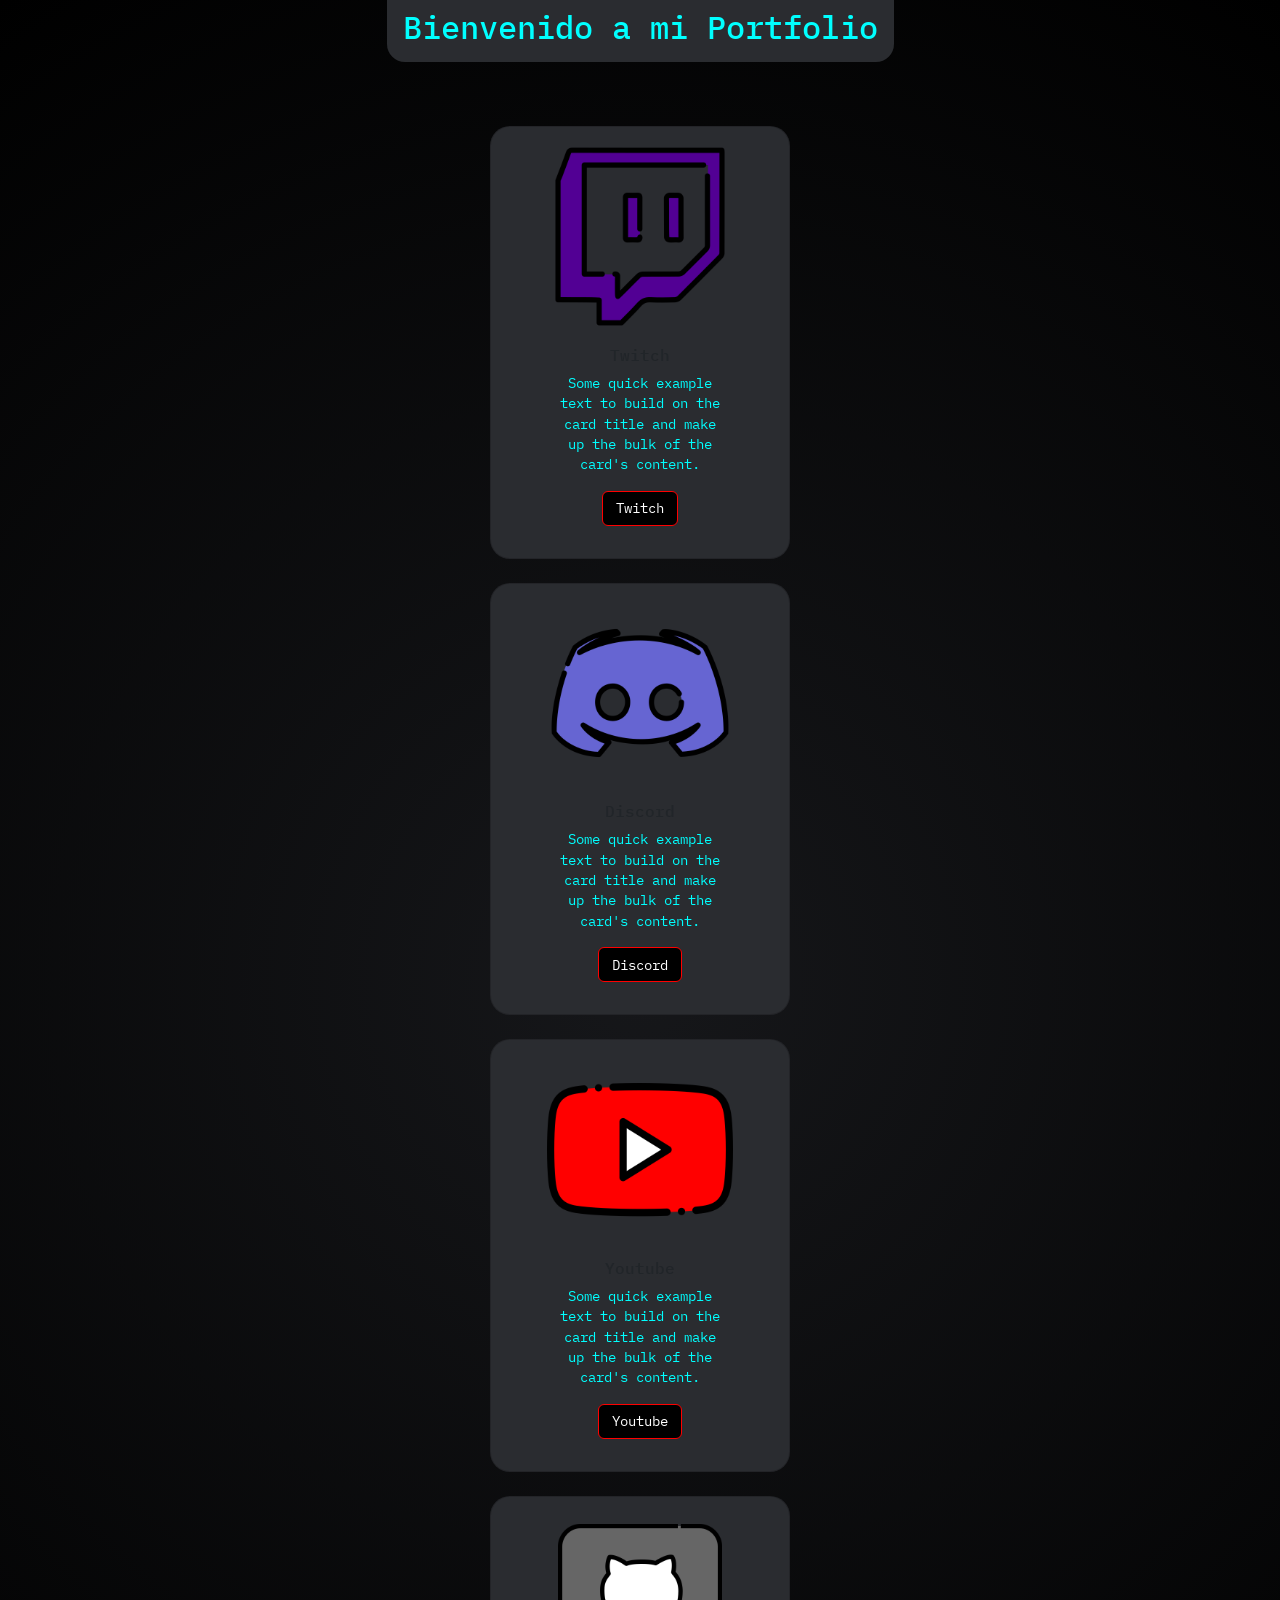
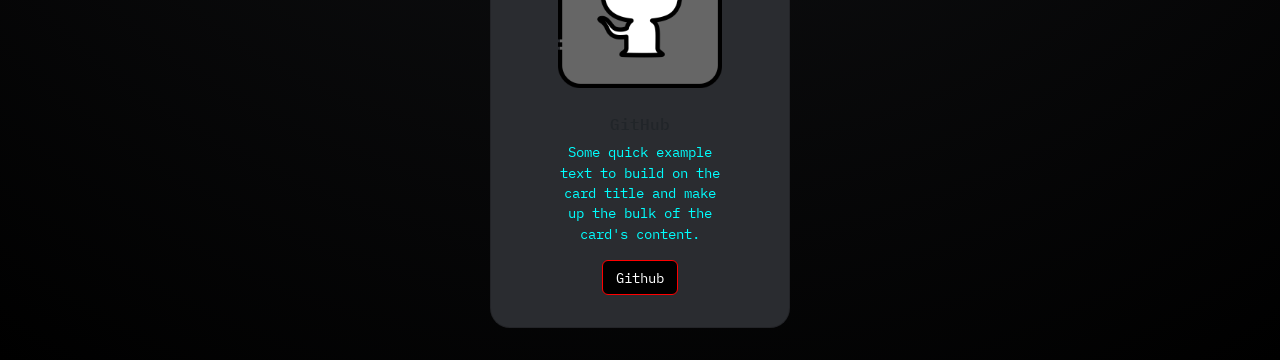
==== index.html @ cc23c995 "d" ====
<!DOCTYPE html>
<html lang="es">
<head>
  <meta charset="UTF-8">
  <meta name="viewport" content="width=device-width, initial-scale=1.0">
  <title>Bienvenido</title>
  <link href="https://cdn.jsdelivr.net/npm/bootstrap@5.3.3/dist/css/bootstrap.min.css" rel="stylesheet">
  <link href="https://fonts.googleapis.com/css2?family=IBM+Plex+Mono&display=swap" rel="stylesheet">
  <link rel="stylesheet" href="estilos.css">
</head>
<body>

  <div class="titulo">
    <h2>Bienvenido a mi Portfolio</h2>
  </div>

  <div class="contenedor">

      <!--Tarjeta Twitch-->
      <div class="card">
        <div class="card-content">
          <img class="card-img-top" src="Recursos/twitch.png">
          <div class="card-body">
            <h5 class="card-title">Twitch</h5>
            <p class="card-text">Some quick example text to build on the card title and make up the bulk of the card's content.</p>
            <a href="#" class="btn btn-primary">Twitch</a>
          </div>
        </div>
      </div>

        <!--Tarjeta Discord-->
      <div class="card">
        <div class="card-content">
          <img class="card-img-top" src="Recursos/discord.png" alt="Card image cap">
          <div class="card-body">
            <h5 class="card-title">Discord</h5>
            <p class="card-text">Some quick example text to build on the card title and make up the bulk of the card's content.</p>
            <a href="https://www.youtube.com/" class="btn btn-primary">Discord</a>
          </div>
        </div>
      </div>

      <!--Tarjeta Youtube-->
      <div class="card">
        <div class="card-content">
          <img class="card-img-top" src="Recursos/youtube.png" alt="Card image cap">
          <div class="card-body">
            <h5 class="card-title">Youtube</h5>
            <p class="card-text">Some quick example text to build on the card title and make up the bulk of the card's content.</p>
            <a href="https://www.youtube.com/" class="btn btn-primary">Youtube</a>
          </div>
        </div>
      </div>

      <!--Tarjeta Github-->
      <div class="card">
        <div class="card-content">
          <img class="card-img-top" src="Recursos/github.png">
          <div class="card-body">
            <h5 class="card-title">GitHub</h5>
            <p class="card-text">Some quick example text to build on the card title and make up the bulk of the card's content.</p>
            <a href="https://github.com/0talora?tab=repositories" class="btn btn-primary">Github</a>
          </div>
        </div>
      </div>

  </div>

</body>
</html>
---- estilos.css ----
:root {
  --bg-color: #2a2c30;
}

* {
  font-family: inherit;
  margin: 0;
  padding: 0;
  box-sizing: border-box;
}

img {
  max-width: 100%;
  height: auto;
}

body {
  font-family: 'IBM Plex Mono', sans-serif;
  background: radial-gradient(circle, #16171a, #000000);
  display: flex;
  flex-direction: column;
  align-items: center;
  gap: 2rem;
  min-height: 100vh;
}

.titulo {
  padding: 0.5rem 1rem;
  color: aqua;
  background-color: var(--bg-color);
  position: sticky;
  top: 0;
  border-radius: 0 0 18px 18px;
  z-index: 1000;
  font-size: 2rem;
}

.contenedor {
  margin: auto;
  margin-inline: 300px;
  align-self: stretch;
  display: grid;
  justify-content: center;
  grid-template-columns: repeat(auto-fit, minmax(250px, 1fr));
  gap: 2rem;
  justify-self: stretch;
}

.card {
  cursor: pointer;
  background-color: var(--bg-color);
  padding: 1rem;
  display: grid;
  text-align: center;
  border-radius: 20px;
  transition: transform 0.3s cubic-bezier(0.25, 0.1, 0.24, 1.18),box-shadow 0.3s ease;
}

.card:hover {
  scale: 1.05;
  box-shadow: 0 5px 15px rgba(167, 167, 167, 0.5);
}

.card-body {
  display: grid;
  justify-items: center;
}

.card .card-content h2 {
  color: aqua;
}

.card .card-content p {
  color: aqua;
  max-width: 20ch;
}

.btn-primary {
  border-color: red;
  background-color: #000000;
  transition: transform 0.3s cubic-bezier(0.25, 0.1, 0.24, 1.18);
}

.btn-primary:hover {
  color: rgb(0, 0, 0);
  border-color: rgb(255, 255, 255);
  background-color: #ff0000;
  transform: scale(1.1);
}

.btn-primary:active {
  background-color: #000000 !important;
  border-color: red !important;
  transform: scale(1.1);
  box-shadow: none !important;
}

@media (max-width: 1320px) {
  .contenedor {
    display: flex;
    flex-direction: column;
    align-items: center;
    gap: 1.5rem;
    margin: 2rem auto;
    padding: 0 1rem;
  }

  .card {
    width: 100%;
    max-width: 300px;
  }

  .titulo {
    text-align: center;
    
  }

  .card-img-top {
    width: 70%;
  }

  .card-title {
    font-size: 1rem;
  }

  .card-text {
    font-size: 0.85rem;
  }

  .btn-primary {
    font-size: 0.85rem;
    padding: 0.4rem 0.8rem;
  }
}
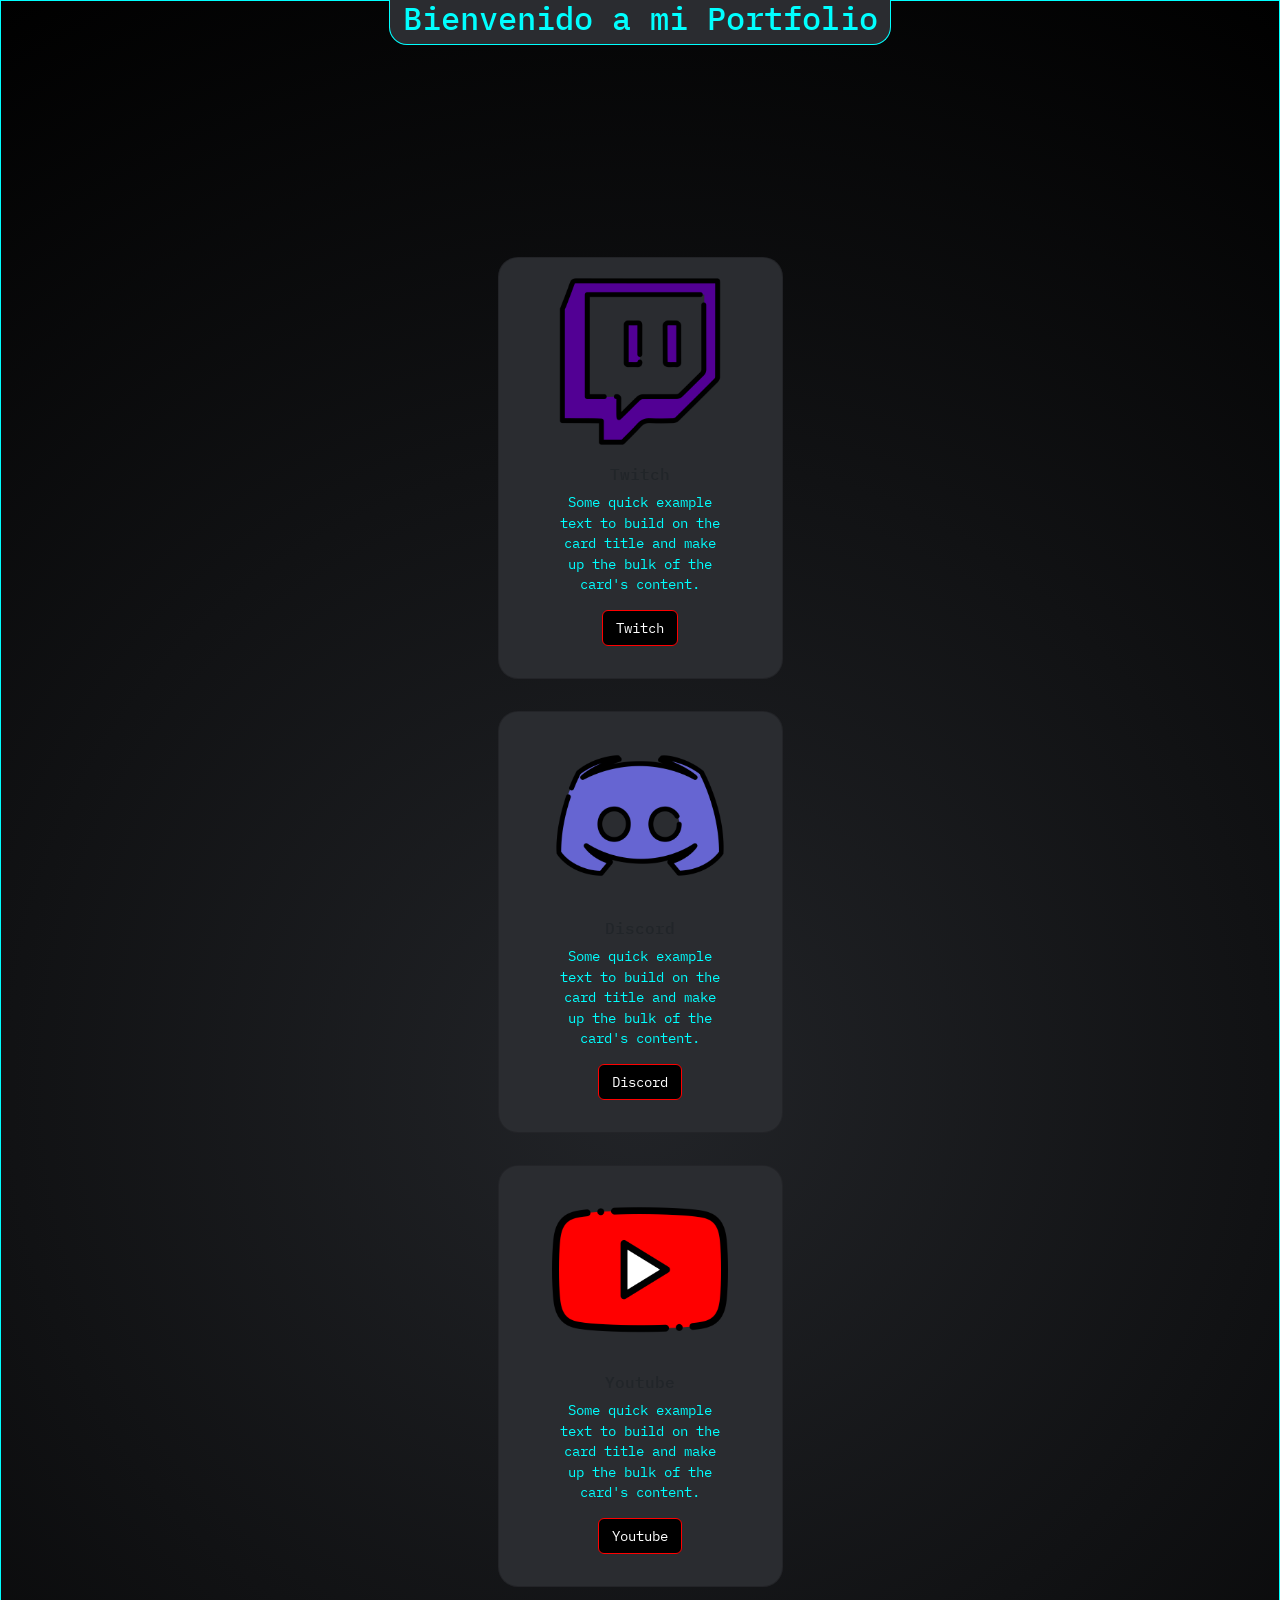
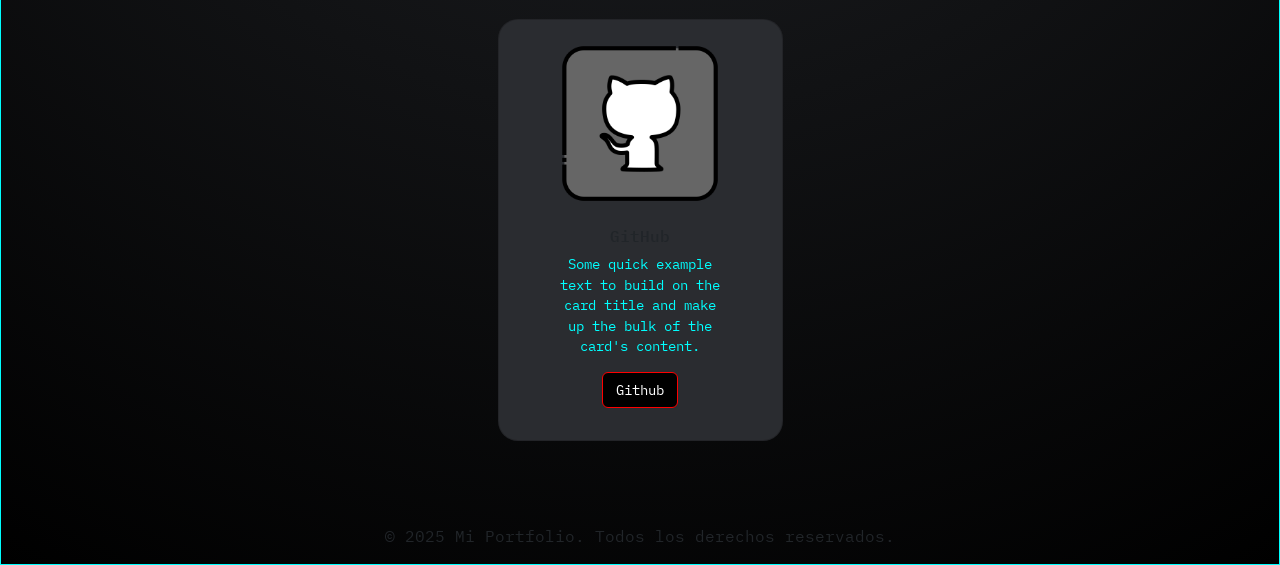
==== commit 6a34207e: "j" ====
--- a/index.html
+++ b/index.html
@@ -66,5 +66,11 @@
 
   </div>
 
+
+
+  <footer class="footer">
+    <p>&copy; 2025 Mi Portfolio. Todos los derechos reservados.</p>
+  </footer>
+
 </body>
 </html>
--- a/estilos.css
+++ b/estilos.css
@@ -1,6 +1,3 @@
-:root {
-  --bg-color: #2a2c30;
-}
 
 * {
   font-family: inherit;
@@ -16,39 +13,49 @@
 
 body {
   font-family: 'IBM Plex Mono', sans-serif;
-  background: radial-gradient(circle, #16171a, #000000);
+  background: radial-gradient(circle, #222428, #000000);
   display: flex;
   flex-direction: column;
   align-items: center;
   gap: 2rem;
   min-height: 100vh;
+  border: 1px solid aqua;
 }
 
 .titulo {
-  padding: 0.5rem 1rem;
+  display: flex;
+  justify-content: center;
+  align-items: center;
+  height: 45px;
+  text-align: center;
   color: aqua;
-  background-color: var(--bg-color);
+  background-color: #2a2c30;
   position: sticky;
+  position: fixed;
   top: 0;
+  width: fit-content;
+  padding: 1%;
   border-radius: 0 0 18px 18px;
   z-index: 1000;
-  font-size: 2rem;
+  border:1px solid aqua;
+  border-top: none;
+  
 }
 
 .contenedor {
-  margin: auto;
+  margin-top: 200px; /* Distancia de 30px desde la parte superior */
   margin-inline: 300px;
   align-self: stretch;
   display: grid;
   justify-content: center;
-  grid-template-columns: repeat(auto-fit, minmax(250px, 1fr));
+  grid-template-columns: repeat(auto-fit, minmax(220px, 1fr));
   gap: 2rem;
   justify-self: stretch;
 }
 
 .card {
   cursor: pointer;
-  background-color: var(--bg-color);
+  background-color: #2a2c30;
   padding: 1rem;
   display: grid;
   text-align: center;
@@ -100,19 +107,14 @@
     display: flex;
     flex-direction: column;
     align-items: center;
-    gap: 1.5rem;
-    margin: 2rem auto;
-    padding: 0 1rem;
+    margin: 0 auto;
+    margin-top: 20%;
+    margin-bottom: 4%;
   }
 
   .card {
-    width: 100%;
+    width: 95%;
     max-width: 300px;
-  }
-
-  .titulo {
-    text-align: center;
-    
   }
 
   .card-img-top {
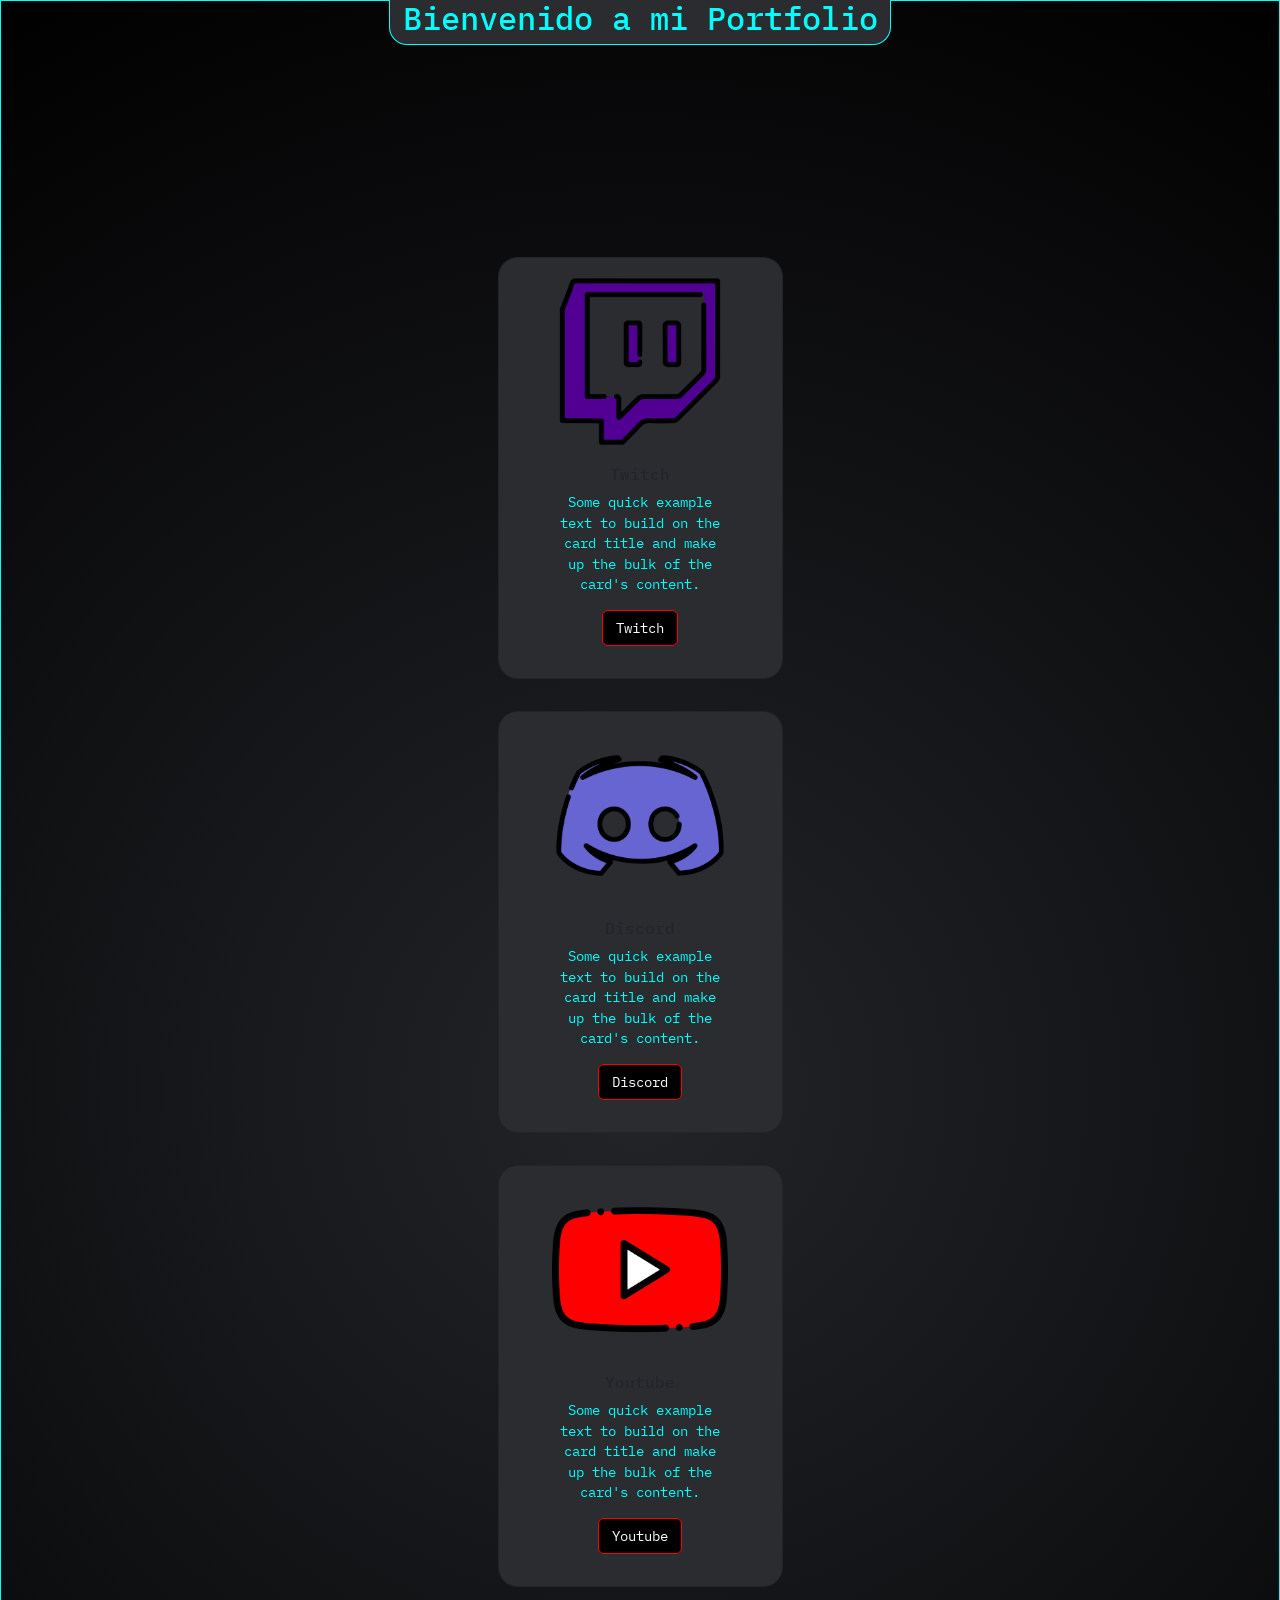
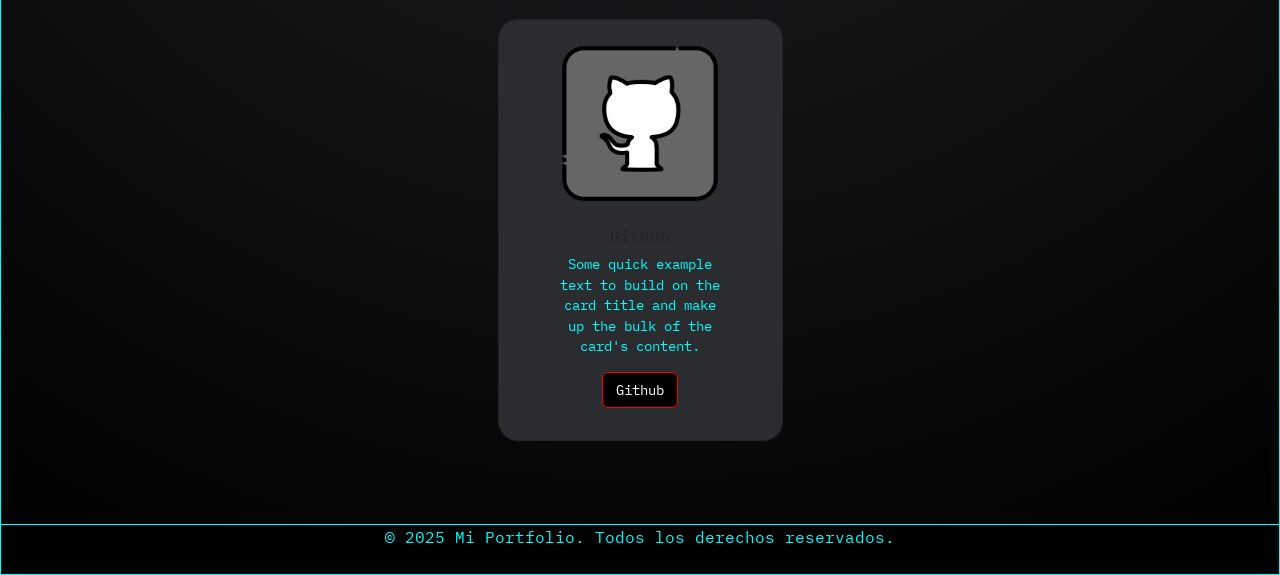
==== commit 5136eed9: "6" ====
--- a/index.html
+++ b/index.html
@@ -66,11 +66,11 @@
 
   </div>
 
-
-
-  <footer class="footer">
-    <p>&copy; 2025 Mi Portfolio. Todos los derechos reservados.</p>
-  </footer>
+  <div class="pie">
+    <footer class="footer">
+      <p class="derechos">&copy; 2025 Mi Portfolio. Todos los derechos reservados.</p>
+    </footer>
+  </div>
 
 </body>
 </html>
--- a/estilos.css
+++ b/estilos.css
@@ -39,7 +39,6 @@
   z-index: 1000;
   border:1px solid aqua;
   border-top: none;
-  
 }
 
 .contenedor {
@@ -102,6 +101,21 @@
   box-shadow: none !important;
 }
 
+.footer{
+
+  color: aqua;
+  text-align: center;
+  border-top: 1px solid aqua;
+}
+.pie{
+  width: 100%;
+  margin-top: auto;
+  background-color: #000000;
+    height: 50px;
+}
+.pie .footer .derechos{
+  
+}
 @media (max-width: 1320px) {
   .contenedor {
     display: flex;
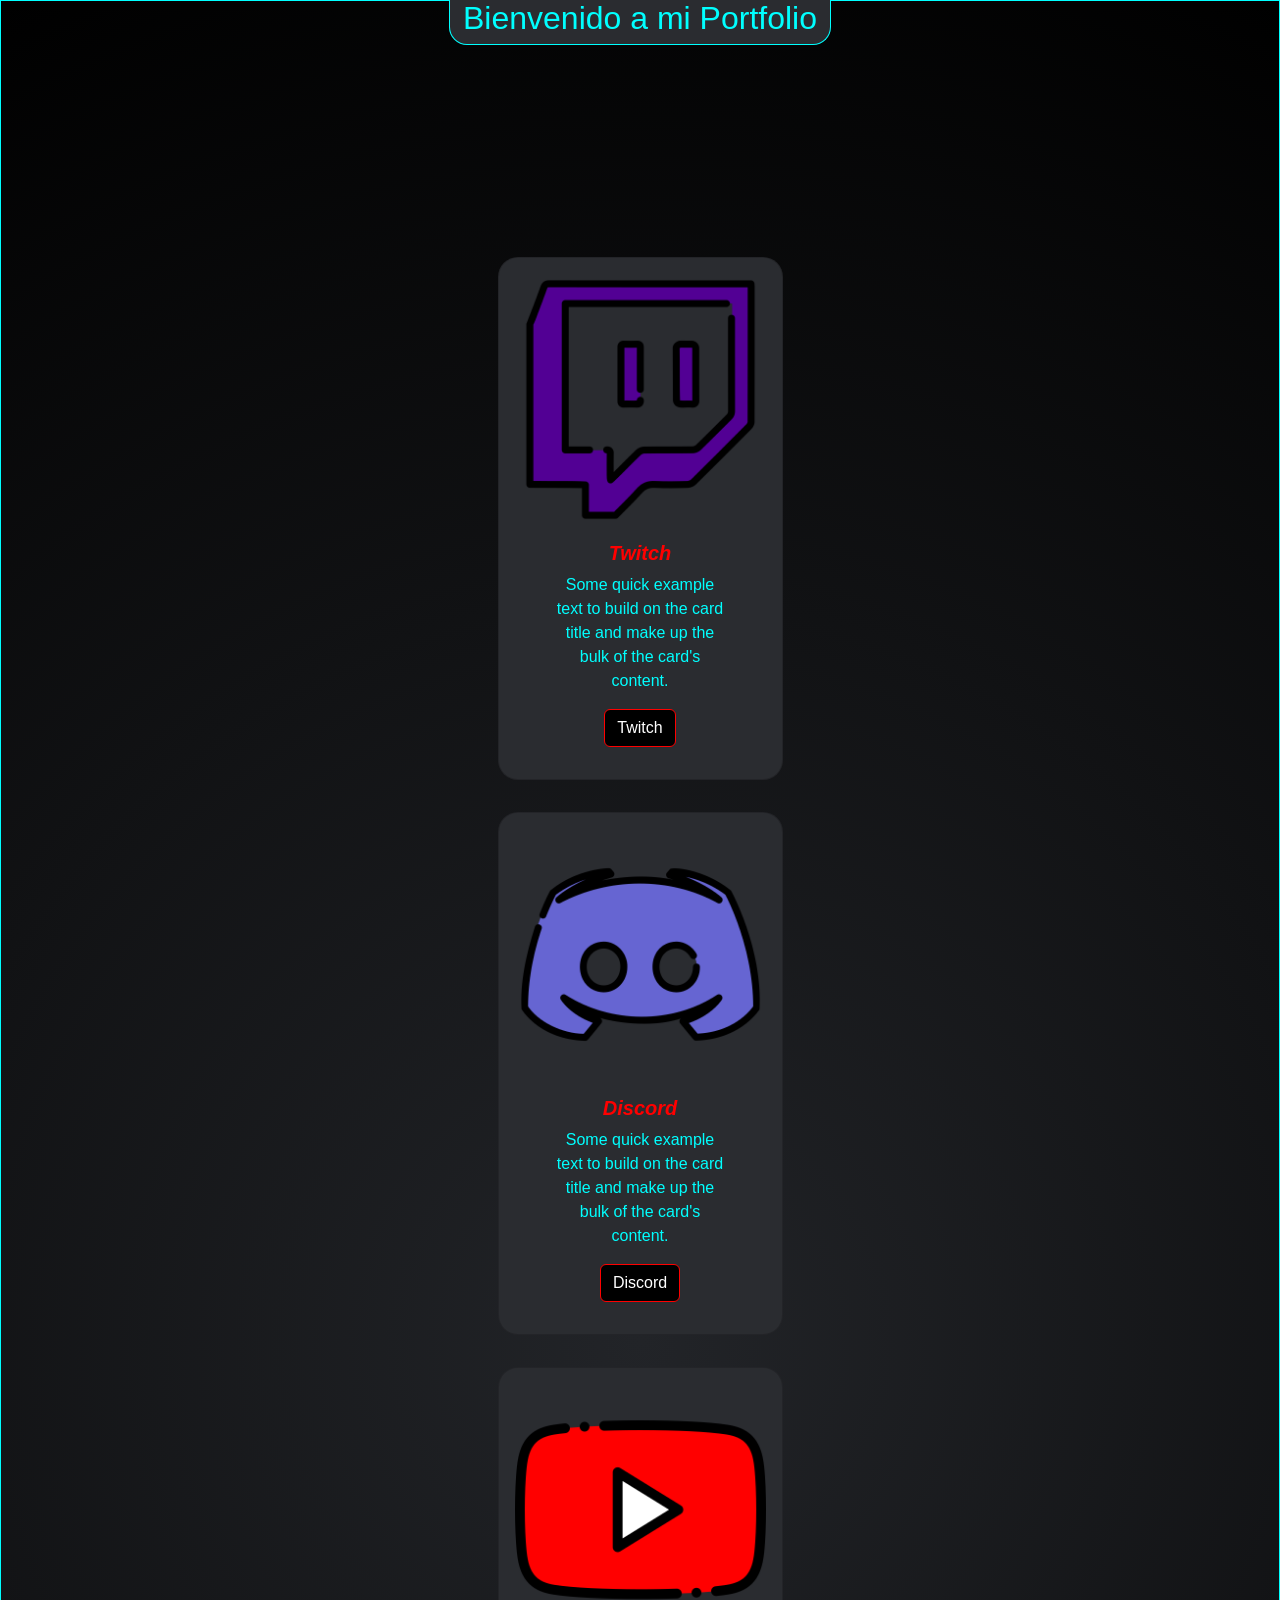
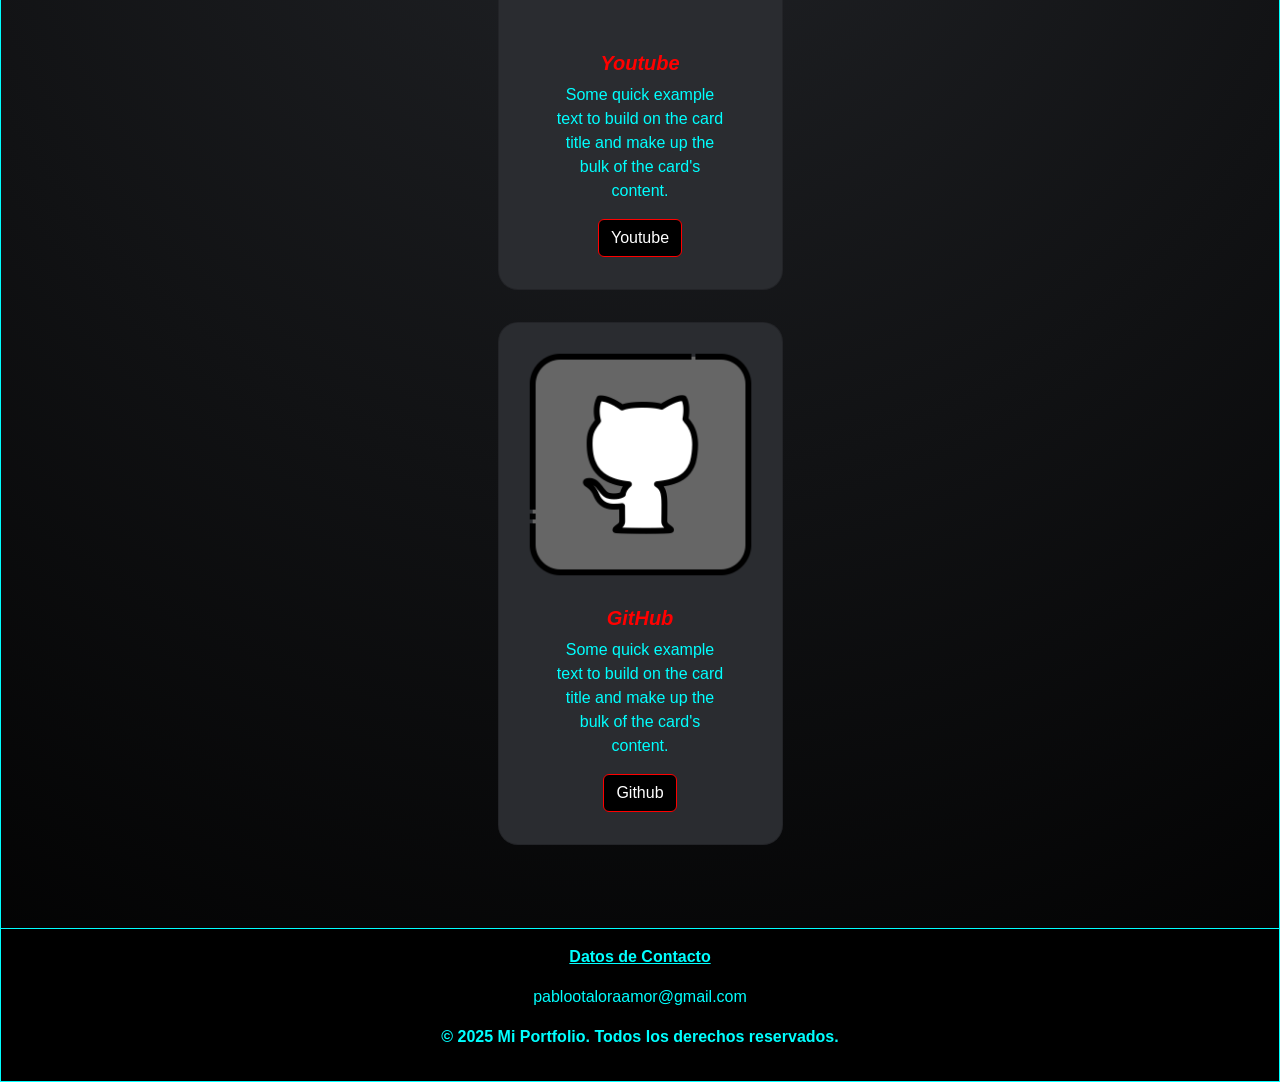
==== commit 91bf9ccd: "c" ====
--- a/index.html
+++ b/index.html
@@ -3,15 +3,22 @@
 <head>
   <meta charset="UTF-8">
   <meta name="viewport" content="width=device-width, initial-scale=1.0">
-  <title>Bienvenido</title>
+  <title>Pablo Otalora</title>
   <link href="https://cdn.jsdelivr.net/npm/bootstrap@5.3.3/dist/css/bootstrap.min.css" rel="stylesheet">
-  <link href="https://fonts.googleapis.com/css2?family=IBM+Plex+Mono&display=swap" rel="stylesheet">
+  <link href="https://fonts.googleapis.com/css2?family=IBM+Plex+Sans:ital,wght@0,100..700;1,100..700&display=swap" rel="stylesheet">
   <link rel="stylesheet" href="estilos.css">
+
+<script>
+  function scrollToTop() {
+    window.scrollTo({ top: 0, behavior: 'smooth' });
+  }
+</script>
+
 </head>
 <body>
 
   <div class="titulo">
-    <h2>Bienvenido a mi Portfolio</h2>
+    <h2><a href="" onclick="scrollToTop(); return false;">Bienvenido a mi Portfolio</a></h2>
   </div>
 
   <div class="contenedor">
@@ -23,7 +30,7 @@
           <div class="card-body">
             <h5 class="card-title">Twitch</h5>
             <p class="card-text">Some quick example text to build on the card title and make up the bulk of the card's content.</p>
-            <a href="#" class="btn btn-primary">Twitch</a>
+            <a target="_blank" href="#" class="btn btn-primary">Twitch</a>
           </div>
         </div>
       </div>
@@ -35,7 +42,7 @@
           <div class="card-body">
             <h5 class="card-title">Discord</h5>
             <p class="card-text">Some quick example text to build on the card title and make up the bulk of the card's content.</p>
-            <a href="https://www.youtube.com/" class="btn btn-primary">Discord</a>
+            <a target="_blank" href="#" class="btn btn-primary">Discord</a>
           </div>
         </div>
       </div>
@@ -47,7 +54,7 @@
           <div class="card-body">
             <h5 class="card-title">Youtube</h5>
             <p class="card-text">Some quick example text to build on the card title and make up the bulk of the card's content.</p>
-            <a href="https://www.youtube.com/" class="btn btn-primary">Youtube</a>
+            <a target="_blank" href="https://www.youtube.com/" class="btn btn-primary">Youtube</a>
           </div>
         </div>
       </div>
@@ -59,7 +66,7 @@
           <div class="card-body">
             <h5 class="card-title">GitHub</h5>
             <p class="card-text">Some quick example text to build on the card title and make up the bulk of the card's content.</p>
-            <a href="https://github.com/0talora?tab=repositories" class="btn btn-primary">Github</a>
+            <a target="_blank" href="https://github.com/0talora?tab=repositories" class="btn btn-primary">Github</a>
           </div>
         </div>
       </div>
@@ -68,6 +75,10 @@
 
   <div class="pie">
     <footer class="footer">
+      <div class="contacto">
+        <p class="datosContacto"><u>Datos de Contacto</u></p>
+        <p class="correo">pablootaloraamor@gmail.com</p>
+      </div>
       <p class="derechos">&copy; 2025 Mi Portfolio. Todos los derechos reservados.</p>
     </footer>
   </div>
--- a/estilos.css
+++ b/estilos.css
@@ -10,6 +10,9 @@
   max-width: 100%;
   height: auto;
 }
+html{
+  border: 1px solid aqua;
+}
 
 body {
   font-family: 'IBM Plex Mono', sans-serif;
@@ -19,8 +22,8 @@
   align-items: center;
   gap: 2rem;
   min-height: 100vh;
-  border: 1px solid aqua;
 }
+
 
 .titulo {
   display: flex;
@@ -40,9 +43,13 @@
   border:1px solid aqua;
   border-top: none;
 }
+.titulo a{
+  text-decoration: none;
+  color: aqua;
+}
 
 .contenedor {
-  margin-top: 200px; /* Distancia de 30px desde la parte superior */
+  margin-top: 200px;
   margin-inline: 300px;
   align-self: stretch;
   display: grid;
@@ -81,6 +88,12 @@
   max-width: 20ch;
 }
 
+.card .card-title{
+  color: rgb(255, 0, 0);
+  font-weight: bold;
+  font-style: oblique;
+}
+
 .btn-primary {
   border-color: red;
   background-color: #000000;
@@ -105,17 +118,22 @@
 
   color: aqua;
   text-align: center;
-  border-top: 1px solid aqua;
 }
 .pie{
   width: 100%;
   margin-top: auto;
   background-color: #000000;
-    height: 50px;
+  padding: 1rem;
+  border-top: 1px solid aqua;
 }
 .pie .footer .derechos{
-  
+  font-weight: 700;
 }
+.pie .footer .contacto .datosContacto{
+  font-weight: 600;
+  font-style: normal;
+}
+
 @media (max-width: 1320px) {
   .contenedor {
     display: flex;
@@ -130,21 +148,4 @@
     width: 95%;
     max-width: 300px;
   }
-
-  .card-img-top {
-    width: 70%;
-  }
-
-  .card-title {
-    font-size: 1rem;
-  }
-
-  .card-text {
-    font-size: 0.85rem;
-  }
-
-  .btn-primary {
-    font-size: 0.85rem;
-    padding: 0.4rem 0.8rem;
-  }
 }
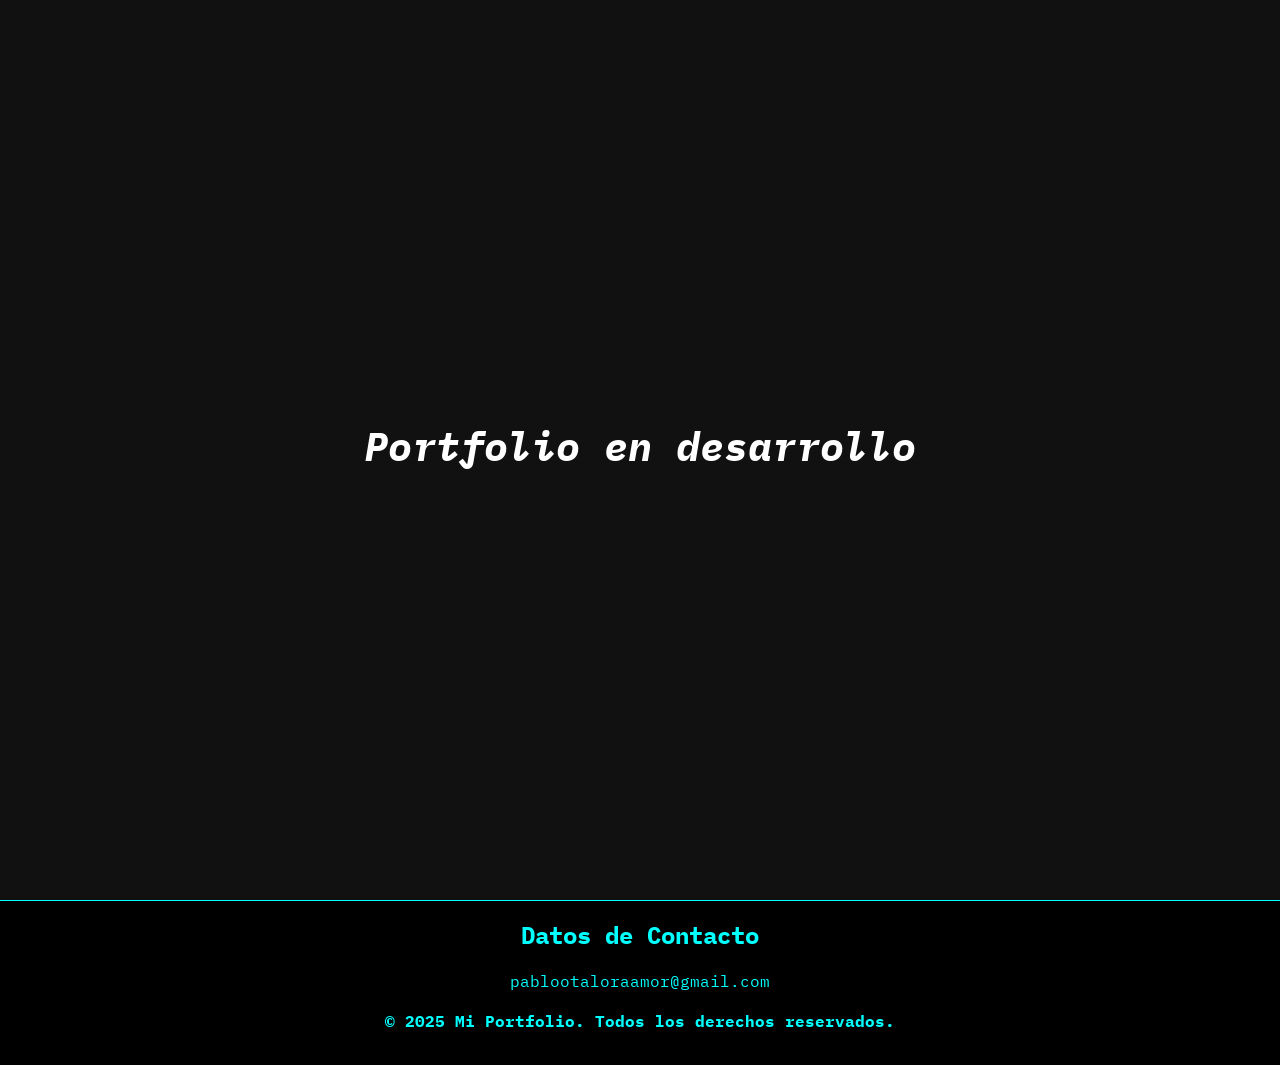
==== commit 5b3d5653: "Pagina en desarrollo" ====
--- a/index.html
+++ b/index.html
@@ -1,85 +1,47 @@
 <!DOCTYPE html>
-<html lang="es">
+<html lang="en">
 <head>
   <meta charset="UTF-8">
   <meta name="viewport" content="width=device-width, initial-scale=1.0">
-  <title>Pablo Otalora</title>
+  <title>Document</title>
   <link href="https://cdn.jsdelivr.net/npm/bootstrap@5.3.3/dist/css/bootstrap.min.css" rel="stylesheet">
-  <link href="https://fonts.googleapis.com/css2?family=IBM+Plex+Sans:ital,wght@0,100..700;1,100..700&display=swap" rel="stylesheet">
+  <link href="https://fonts.googleapis.com/css2?family=IBM+Plex+Mono:ital,wght@0,100;0,700;1,100;1,700&display=swap" rel="stylesheet">
   <link rel="stylesheet" href="estilos.css">
 
-<script>
-  function scrollToTop() {
-    window.scrollTo({ top: 0, behavior: 'smooth' });
+  <script>
+    function copy(elemento){
+    const texto = document.getElementById("correo").textContent;
+    navigator.clipboard.writeText(texto).then(() => {
+      const aviso = document.getElementById("copiado");
+      aviso.style.display = "inline";
+      setTimeout(() => {
+        aviso.style.display = "none";
+      }, 1000);
+    });
   }
-</script>
+  </script>
 
 </head>
 <body>
-
-  <div class="titulo">
-    <h2><a href="" onclick="scrollToTop(); return false;">Bienvenido a mi Portfolio</a></h2>
-  </div>
-
-  <div class="contenedor">
-
-      <!--Tarjeta Twitch-->
-      <div class="card">
-        <div class="card-content">
-          <img class="card-img-top" src="Recursos/twitch.png">
-          <div class="card-body">
-            <h5 class="card-title">Twitch</h5>
-            <p class="card-text">Some quick example text to build on the card title and make up the bulk of the card's content.</p>
-            <a target="_blank" href="#" class="btn btn-primary">Twitch</a>
-          </div>
-        </div>
-      </div>
-
-        <!--Tarjeta Discord-->
-      <div class="card">
-        <div class="card-content">
-          <img class="card-img-top" src="Recursos/discord.png" alt="Card image cap">
-          <div class="card-body">
-            <h5 class="card-title">Discord</h5>
-            <p class="card-text">Some quick example text to build on the card title and make up the bulk of the card's content.</p>
-            <a target="_blank" href="#" class="btn btn-primary">Discord</a>
-          </div>
-        </div>
-      </div>
-
-      <!--Tarjeta Youtube-->
-      <div class="card">
-        <div class="card-content">
-          <img class="card-img-top" src="Recursos/youtube.png" alt="Card image cap">
-          <div class="card-body">
-            <h5 class="card-title">Youtube</h5>
-            <p class="card-text">Some quick example text to build on the card title and make up the bulk of the card's content.</p>
-            <a target="_blank" href="https://www.youtube.com/" class="btn btn-primary">Youtube</a>
-          </div>
-        </div>
-      </div>
-
-      <!--Tarjeta Github-->
-      <div class="card">
-        <div class="card-content">
-          <img class="card-img-top" src="Recursos/github.png">
-          <div class="card-body">
-            <h5 class="card-title">GitHub</h5>
-            <p class="card-text">Some quick example text to build on the card title and make up the bulk of the card's content.</p>
-            <a target="_blank" href="https://github.com/0talora?tab=repositories" class="btn btn-primary">Github</a>
-          </div>
-        </div>
-      </div>
-
+  <div class="centro">
+    <h1>Portfolio en desarrollo</h1>
+    <div style="height: 100vh;"></div>
   </div>
 
   <div class="pie">
     <footer class="footer">
+
       <div class="contacto">
-        <p class="datosContacto"><u>Datos de Contacto</u></p>
-        <p class="correo">pablootaloraamor@gmail.com</p>
+        <p class="datosContacto">Datos de Contacto</p>
+        <p id="correo" class="correo" onclick="copy(this)">pablootaloraamor@gmail.com</p>
+        <small id="copiado">¡Copiado!</small>
       </div>
+
       <p class="derechos">&copy; 2025 Mi Portfolio. Todos los derechos reservados.</p>
+      <div class="Redes">
+        <a href=""></a>
+      </div>
+
     </footer>
   </div>
 
--- a/estilos.css
+++ b/estilos.css
@@ -1,151 +1,53 @@
-
 * {
-  font-family: inherit;
-  margin: 0;
-  padding: 0;
-  box-sizing: border-box;
-}
-
-img {
-  max-width: 100%;
-  height: auto;
-}
-html{
-  border: 1px solid aqua;
+  font-family: 'IBM Plex Mono', sans-serif;
 }
 
 body {
-  font-family: 'IBM Plex Mono', sans-serif;
-  background: radial-gradient(circle, #222428, #000000);
-  display: flex;
-  flex-direction: column;
-  align-items: center;
-  gap: 2rem;
+  background-color: #111;
+  color: white;
   min-height: 100vh;
 }
 
 
-.titulo {
+h1 {
+  font-weight: 700;
+  font-style: italic;
+}
+
+.centro{
   display: flex;
   justify-content: center;
   align-items: center;
-  height: 45px;
+}
+
+/* Footer */
+.pie {
+  background-color: #000;
+  padding: 1rem;
+  border-top: 1px solid aqua;
   text-align: center;
-  color: aqua;
-  background-color: #2a2c30;
-  position: sticky;
-  position: fixed;
-  top: 0;
-  width: fit-content;
-  padding: 1%;
-  border-radius: 0 0 18px 18px;
-  z-index: 1000;
-  border:1px solid aqua;
-  border-top: none;
 }
-.titulo a{
-  text-decoration: none;
+
+.contacto{
   color: aqua;
 }
 
-.contenedor {
-  margin-top: 200px;
-  margin-inline: 300px;
-  align-self: stretch;
-  display: grid;
-  justify-content: center;
-  grid-template-columns: repeat(auto-fit, minmax(220px, 1fr));
-  gap: 2rem;
-  justify-self: stretch;
-}
-
-.card {
-  cursor: pointer;
-  background-color: #2a2c30;
-  padding: 1rem;
-  display: grid;
-  text-align: center;
-  border-radius: 20px;
-  transition: transform 0.3s cubic-bezier(0.25, 0.1, 0.24, 1.18),box-shadow 0.3s ease;
-}
-
-.card:hover {
-  scale: 1.05;
-  box-shadow: 0 5px 15px rgba(167, 167, 167, 0.5);
-}
-
-.card-body {
-  display: grid;
-  justify-items: center;
-}
-
-.card .card-content h2 {
+.derechos{
   color: aqua;
 }
 
-.card .card-content p {
-  color: aqua;
-  max-width: 20ch;
+.footer .contacto .datosContacto {
+  font-weight: 800;
+  font-size: 150%;
 }
 
-.card .card-title{
-  color: rgb(255, 0, 0);
-  font-weight: bold;
-  font-style: oblique;
+.footer .contacto #copiado {
+  display: none;
+  font-size: 0.7rem;
+  color: lightgreen;
 }
 
-.btn-primary {
-  border-color: red;
-  background-color: #000000;
-  transition: transform 0.3s cubic-bezier(0.25, 0.1, 0.24, 1.18);
+.footer .derechos {
+  font-weight: 700;
 }
 
-.btn-primary:hover {
-  color: rgb(0, 0, 0);
-  border-color: rgb(255, 255, 255);
-  background-color: #ff0000;
-  transform: scale(1.1);
-}
-
-.btn-primary:active {
-  background-color: #000000 !important;
-  border-color: red !important;
-  transform: scale(1.1);
-  box-shadow: none !important;
-}
-
-.footer{
-
-  color: aqua;
-  text-align: center;
-}
-.pie{
-  width: 100%;
-  margin-top: auto;
-  background-color: #000000;
-  padding: 1rem;
-  border-top: 1px solid aqua;
-}
-.pie .footer .derechos{
-  font-weight: 700;
-}
-.pie .footer .contacto .datosContacto{
-  font-weight: 600;
-  font-style: normal;
-}
-
-@media (max-width: 1320px) {
-  .contenedor {
-    display: flex;
-    flex-direction: column;
-    align-items: center;
-    margin: 0 auto;
-    margin-top: 20%;
-    margin-bottom: 4%;
-  }
-
-  .card {
-    width: 95%;
-    max-width: 300px;
-  }
-}
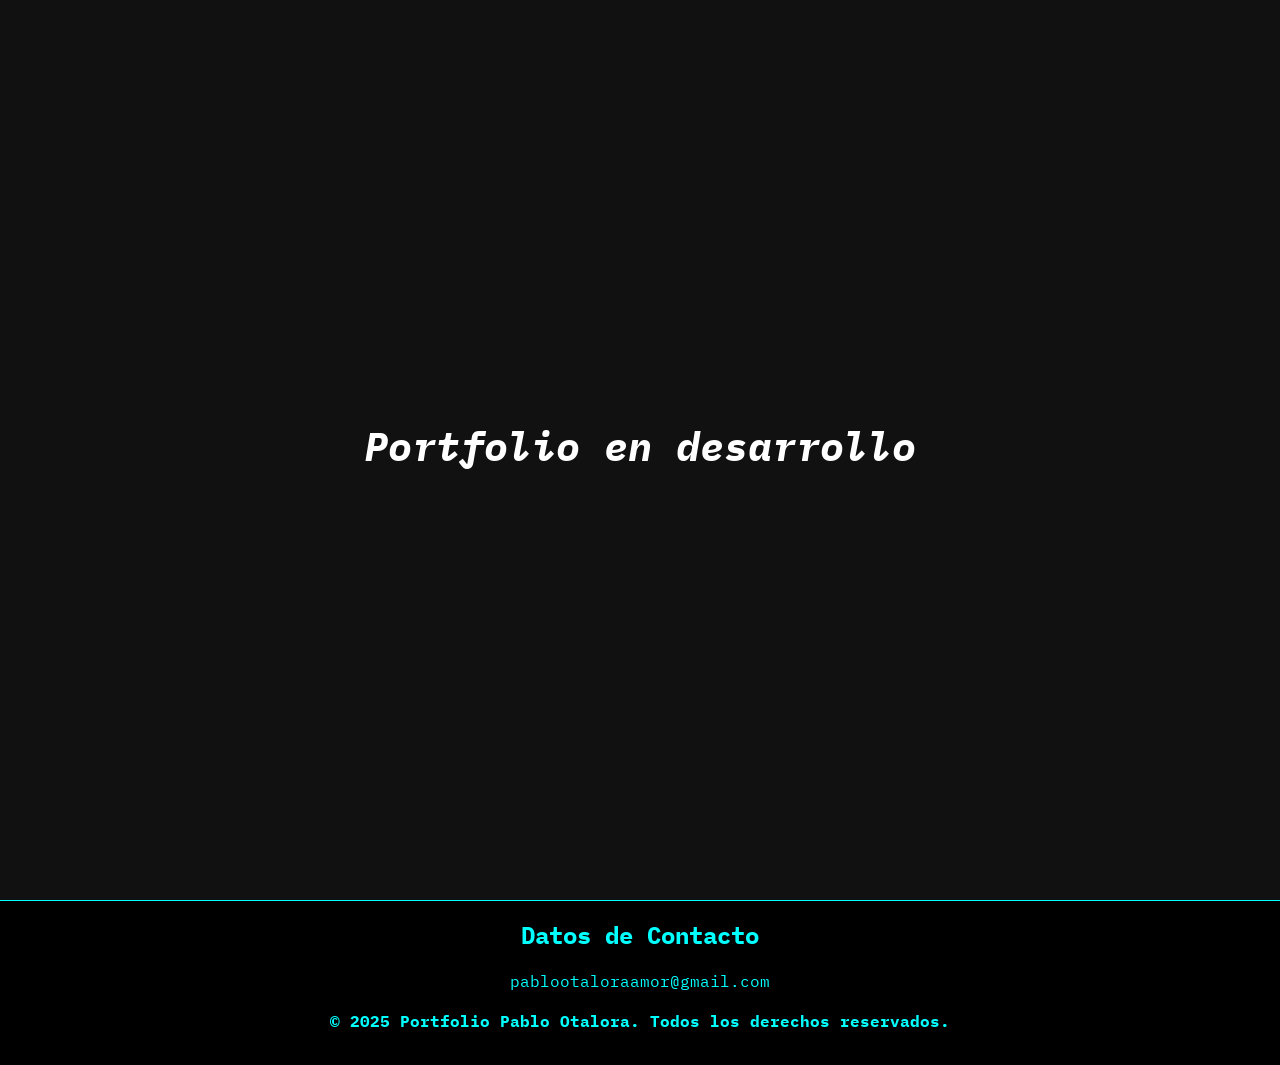
==== commit 6722acde: "Update Derechos" ====
--- a/index.html
+++ b/index.html
@@ -37,7 +37,7 @@
         <small id="copiado">¡Copiado!</small>
       </div>
 
-      <p class="derechos">&copy; 2025 Mi Portfolio. Todos los derechos reservados.</p>
+      <p class="derechos">&copy; 2025 Portfolio Pablo Otalora. Todos los derechos reservados.</p>
       <div class="Redes">
         <a href=""></a>
       </div>
